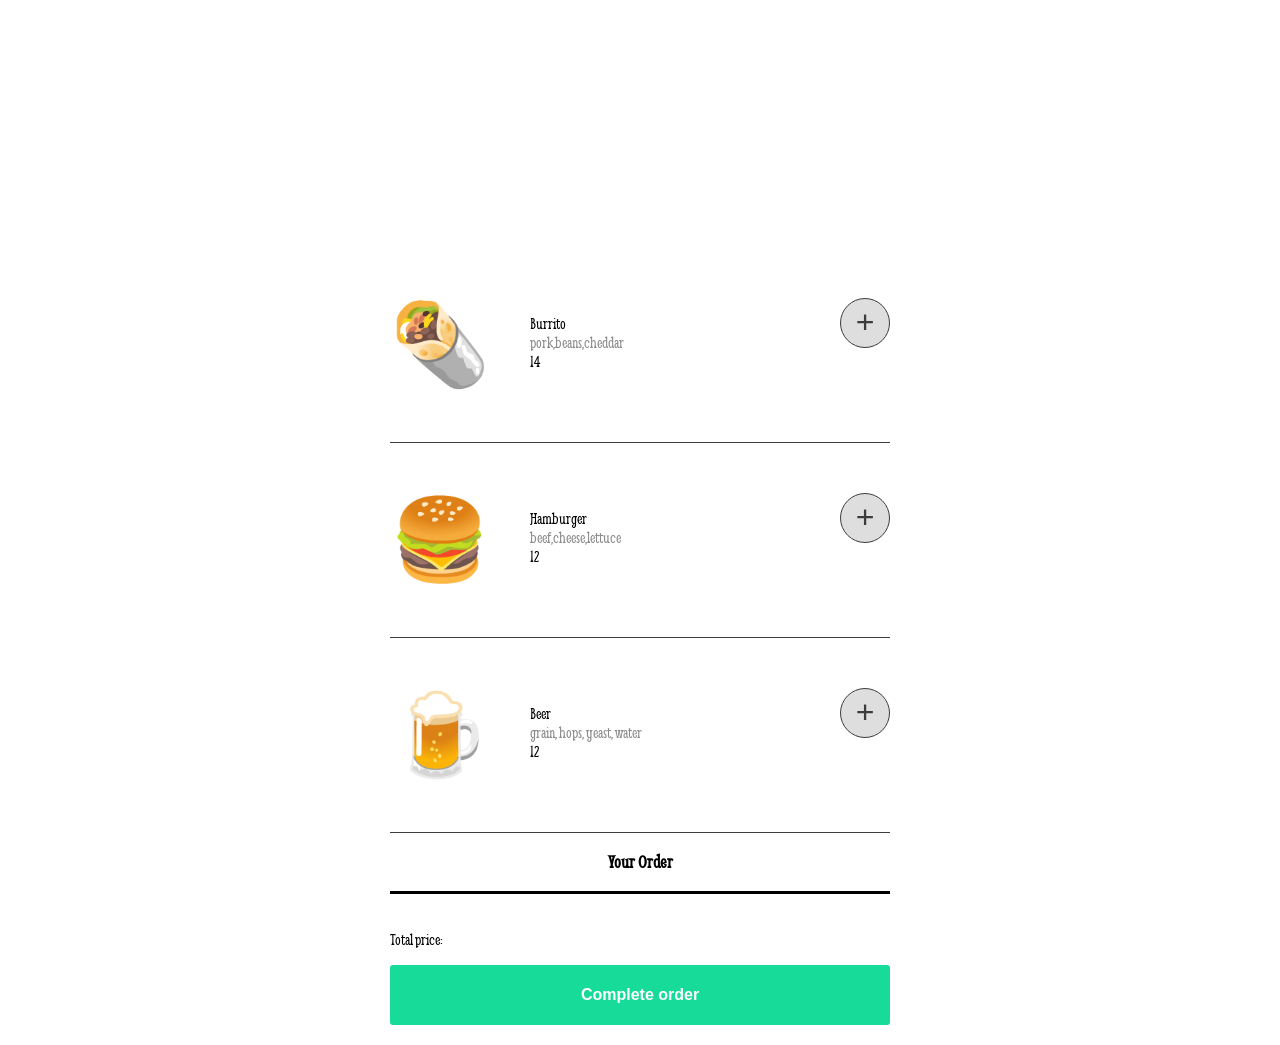
==== index.htm @ 765eeb5f "Update CHANGELOG, HTML, CSS, and JS for checkout and total sections" ====
<!DOCTYPE html>
<html lang="en">
    <head>
        <meta charset="UTF-8">
        <meta description="Restaurant Ordering App.">
        <meta name="viewport" content="width=device-width">
        <title>Bumbo's Diner menu!</title>
        <link href="index.css" rel="stylesheet">
        <link rel="preconnect" href="https://fonts.googleapis.com">
<link rel="preconnect" href="https://fonts.gstatic.com" crossorigin>
<link href="https://fonts.googleapis.com/css2?family=Smythe&display=swap" rel="stylesheet">
    </head>
    <body>
        <header id="header" class="header container background">

            <div id="header" class="container">
                <div id="description" class="description">
                    <h1>Bumbo's Diner</h1>
                    <h2>The best burgers and burritos in town.</h2>
                </div>
            </div>
            
            

        </header>

        <main>

            <div id="menu" class="menu container">

            </div>

            <h3 >Your Order</h3>
            <div id="checkout" class="checkout container">
                

                
            </div>
            <div id="total" class="container total">
                <p>Total price:</p>
                <button id="complete" class="complete">Complete order</button>
            </div>

            

        </main>

        <footer>

        </footer>
        <script src="index.js" type="module"></script>
    </body>
</html>
---- index.css ----
body{
    margin :0;
    font-family:  "Smythe", system-ui, Times, serif ;
}


.background{
    background-image: url(./images/black-burger.png);
    background-size: cover;
    
}

.container {
    
    width: 600px;
    margin : 0 auto;
    
}


.description{

    color:white;
    width:500px;
    margin: 40px 40px 40px 40px ;
    padding: 10px;
}

h1{
    font-size: 40px;
}
h2{
    font-size: 24px;
}
h3{
    text-align: center;
}

.menu {
    color:black;
}

.meal{
    display:flex;
    width:500px;
    margin: 0 auto;
    border-bottom: solid #3C3C3C 1px;
    padding : 50px 0 50px 0;
}

.emoji{
    font-size: 80px;
}

ul{
    list-style-type: none;
}

.plus{
    border-radius: 50%;
    width:50px;
    height:50px;
    border-color:#3C3C3C ;
    color:#3C3C3C;
    background-color:#DEDEDE;
    font-size: 32px;
    border: solid 1px;
    margin-left:auto
}
.plus:hover{
    background-color: #16DB99;
    color:white;
}

.complete{
     background-color: #16DB99;
     color:white;
     font-family: Verdana, sans-serif;
     font-weight: bold;
     font-size: medium;
     border-radius: 3px;
     border: none;
     width: 500px;
     height: 60px;

}
.plus:hover{
    background-color:#DEDEDE;
}

.ingredients{
    color:#8B8B8B;
}


.checkout{
    width: 500px;
    border-bottom: solid black;
}
.total{
    width: 500px;
    padding:20px;
    
}
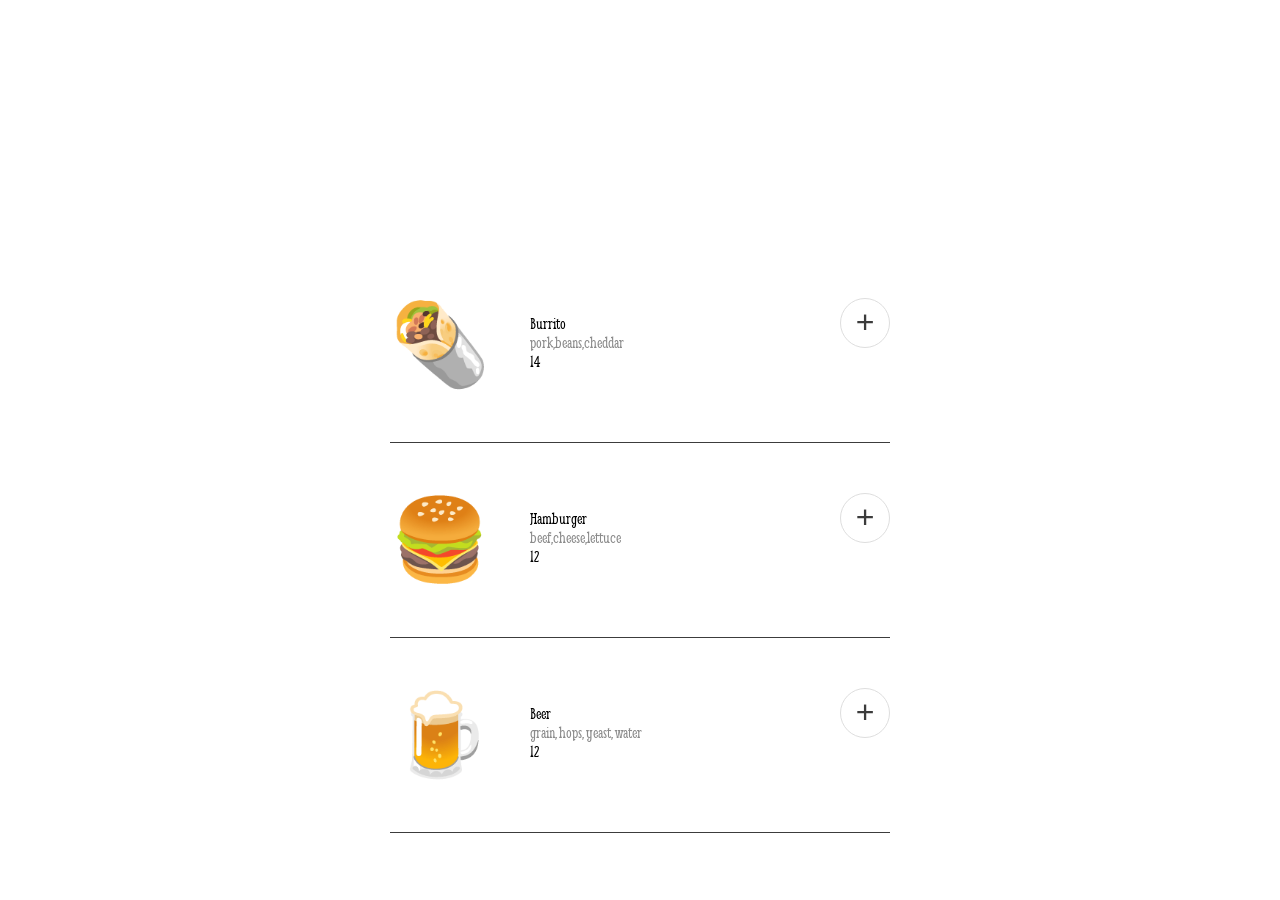
==== commit 0528ff02: "Refactored the code" ====
--- a/index.htm
+++ b/index.htm
@@ -30,16 +30,19 @@
 
             </div>
 
-            <h3 >Your Order</h3>
+            
             <div id="checkout" class="checkout container">
-                
+                <h3 >Your Order</h3>
+                <div id="order" class="order">
 
-                
+                </div>
+
+                 <div id="total" class=" total">
+                    <p>Total price:</p>
+                    <button id="complete" class="complete">Complete order</button>
+                </div>
             </div>
-            <div id="total" class="container total">
-                <p>Total price:</p>
-                <button id="complete" class="complete">Complete order</button>
-            </div>
+           
 
             
 
--- a/index.css
+++ b/index.css
@@ -62,9 +62,9 @@
     height:50px;
     border-color:#3C3C3C ;
     color:#3C3C3C;
-    background-color:#DEDEDE;
+    background-color: white;
     font-size: 32px;
-    border: solid 1px;
+    border: solid 1px #DEDEDE;
     margin-left:auto
 }
 .plus:hover{
@@ -72,6 +72,7 @@
     color:white;
 }
 
+ 
 .complete{
      background-color: #16DB99;
      color:white;
@@ -82,10 +83,7 @@
      border: none;
      width: 500px;
      height: 60px;
-
-}
-.plus:hover{
-    background-color:#DEDEDE;
+    
 }
 
 .ingredients{
@@ -95,13 +93,21 @@
 
 .checkout{
     width: 500px;
-    border-bottom: solid black;
+    display :none;
+   
 }
 .total{
-    width: 500px;
-    padding:20px;
+    
+    border-top: solid  #3C3C3C ;
+    padding-bottom : 40px;
+}
+
+.complete:hover{ 
+    background-color:  #DEDEDE;
+    color: #3C3C3C ;
     
 }
 
 
 
+
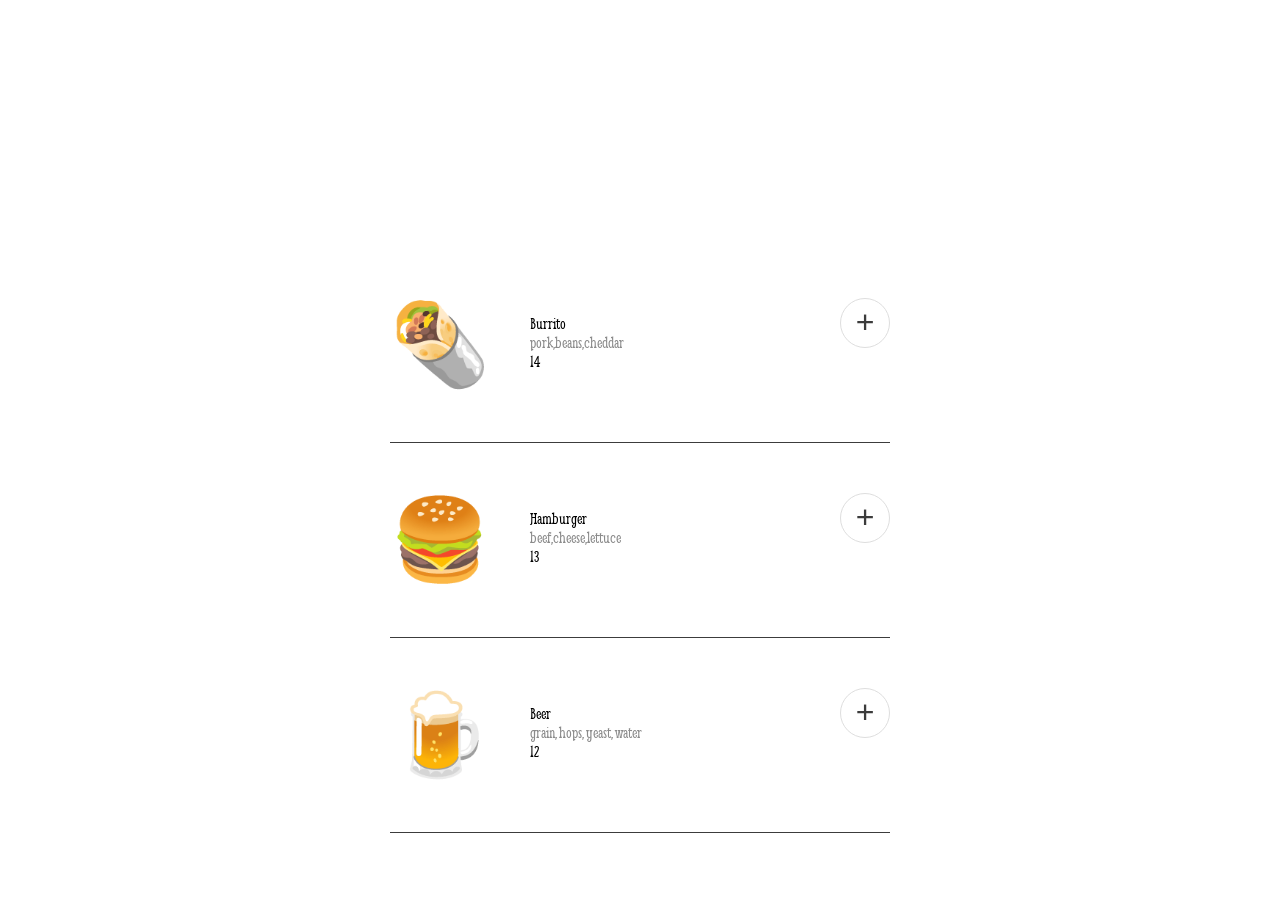
==== commit ab964791: "version 0.0.7 Update CHANGELOG, fix title casing in HTML, and enhance order rendering in JavaScript" ====
--- a/index.htm
+++ b/index.htm
@@ -4,7 +4,7 @@
         <meta charset="UTF-8">
         <meta description="Restaurant Ordering App.">
         <meta name="viewport" content="width=device-width">
-        <title>Bumbo's Diner menu!</title>
+        <title>Bumbo's Diner Menu!</title>
         <link href="index.css" rel="stylesheet">
         <link rel="preconnect" href="https://fonts.googleapis.com">
 <link rel="preconnect" href="https://fonts.gstatic.com" crossorigin>
@@ -38,7 +38,7 @@
                 </div>
 
                  <div id="total" class=" total">
-                    <p>Total price:</p>
+                    <p id="total-price">Total price:</p>
                     <button id="complete" class="complete">Complete order</button>
                 </div>
             </div>
--- a/index.css
+++ b/index.css
@@ -108,6 +108,24 @@
     
 }
 
+.item{
+    display: flex;
+    flex-direction: row;
+  
+}
 
+.remove{
+     color:#8B8B8B;
+    background-color: white;
+    font-size: small;
+      border: none;
+}
 
+.remove:hover{
+    color: #16DB99;
+}
 
+.price{
+    margin-left:auto;
+}
+
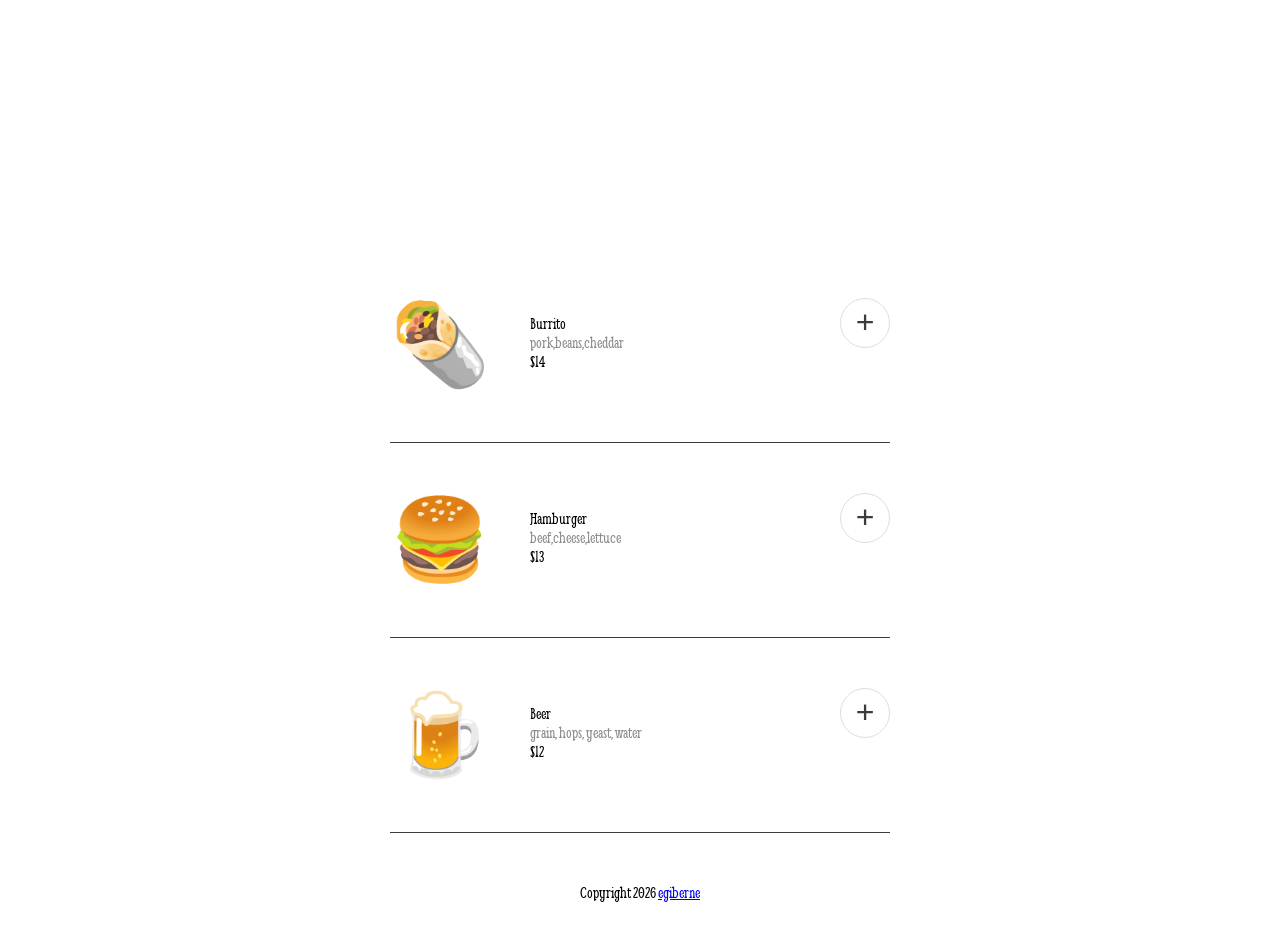
==== commit 359460d5: "version 0.0.9" ====
--- a/index.htm
+++ b/index.htm
@@ -5,7 +5,7 @@
         <meta description="Restaurant Ordering App.">
         <meta name="viewport" content="width=device-width">
         <title>Bumbo's Diner Menu!</title>
-        <link href="index.css" rel="stylesheet">
+        <link href="./index.css" rel="stylesheet">
         <link rel="preconnect" href="https://fonts.googleapis.com">
 <link rel="preconnect" href="https://fonts.gstatic.com" crossorigin>
 <link href="https://fonts.googleapis.com/css2?family=Smythe&display=swap" rel="stylesheet">
@@ -33,14 +33,36 @@
             
             <div id="checkout" class="checkout container">
                 <h3 >Your Order</h3>
-                <div id="order" class="order">
+                <div id="order" class="order"></div>
 
+                <div id="item-burrito" class="item-burrito">
+                    <div> Burrito </div>
+                    <div id="item-burrito-number"> [] </div>
+                    <button id="item-burrito-remove" class="remove"> remove </button>
+                    <div id="item-burrito-price" class="price"> $</div>
                 </div>
 
-                 <div id="total" class=" total">
-                    <p id="total-price">Total price:</p>
-                    <button id="complete" class="complete">Complete order</button>
+                <div id="item-burger" class="item-burger">
+                    <div> Burger</div>
+                    <div id="item-burger-number"> [] </div>
+                    <button id="item-burger-remove" class="remove"> remove </button>
+                    <div id="item-burger-price" class="price"> $</div>
                 </div>
+
+                <div id="item-beer" class="item-beer">
+                    <div> Beer </div>
+                    <div id="item-beer-number"> [] </div>
+                    <button id="item-beer-remove" class="remove"> remove </button>
+                    <div id="item-beer-price" class="price"></div>
+                </div>
+
+
+                <div id="total" class=" total">
+                    <div>Total price:</div>
+                    <div id="total-cost" class="total-cost">$ 0</div>
+                   
+                </div>
+                <button id="complete" class="complete">Complete order</button>
             </div>
            
 
@@ -48,9 +70,10 @@
 
         </main>
 
-        <footer>
-
+        <footer id="footer">
+            <div id="copyrigth"> copyrigth</div>
         </footer>
+        
         <script src="index.js" type="module"></script>
     </body>
 </html>
--- a/index.css
+++ b/index.css
@@ -3,6 +3,10 @@
     font-family:  "Smythe", system-ui, Times, serif ;
 }
 
+footer{
+    text-align: center;
+    margin: 50px 0 50px 0;
+}
 
 .background{
     background-image: url(./images/black-burger.png);
@@ -96,10 +100,39 @@
     display :none;
    
 }
+
+
+.item-burrito{
+
+    display :none;
+    flex-direction: row;
+   
+}
+
+.item-burger{
+
+    display :none;
+    flex-direction: row;
+   
+}
+
+.item-beer{
+
+    display :none;
+    flex-direction: row;
+   
+}
+
 .total{
     
     border-top: solid  #3C3C3C ;
     padding-bottom : 40px;
+    display: flex;
+    flex-direction: row;
+}
+
+.total-cost{
+    margin-left:auto;
 }
 
 .complete:hover{ 
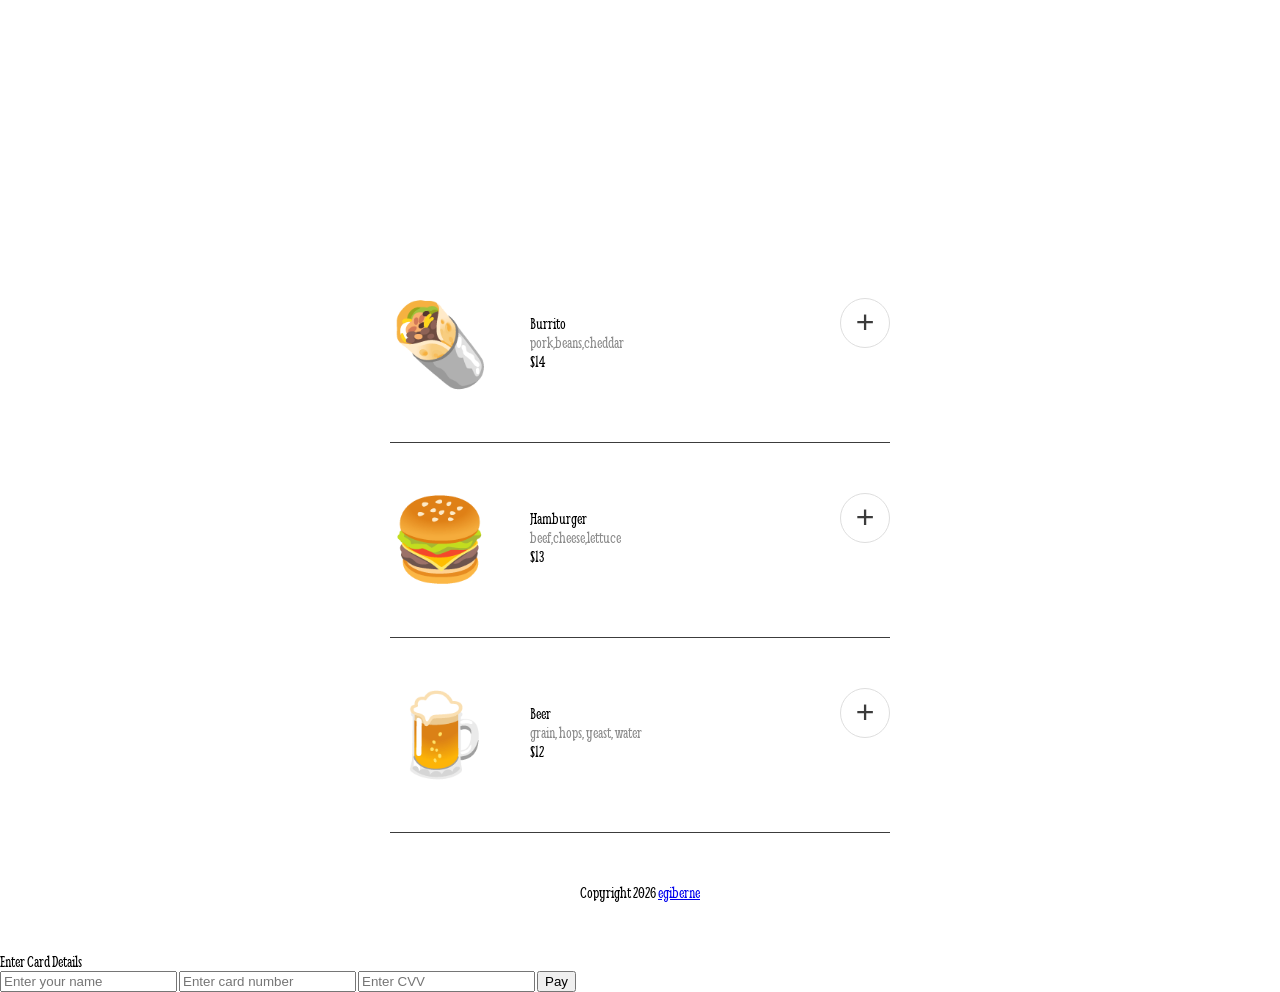
==== commit 234b5574: "version 0.10.0 Update CHANGELOG and README; add payment modal to index.html" ====
--- a/index.htm
+++ b/index.htm
@@ -70,9 +70,24 @@
 
         </main>
 
+
         <footer id="footer">
             <div id="copyrigth"> copyrigth</div>
         </footer>
+
+        <div id="modal" class="modal">
+
+            <div>Enter Card Details</div>
+
+            <input type="text" placeholder="Enter your name">
+            
+            <input type="text" placeholder="Enter card number">
+                        
+            <input type="text" placeholder="Enter CVV">
+
+            <button type="submit"> Pay </button>
+
+        </div>
         
         <script src="index.js" type="module"></script>
     </body>
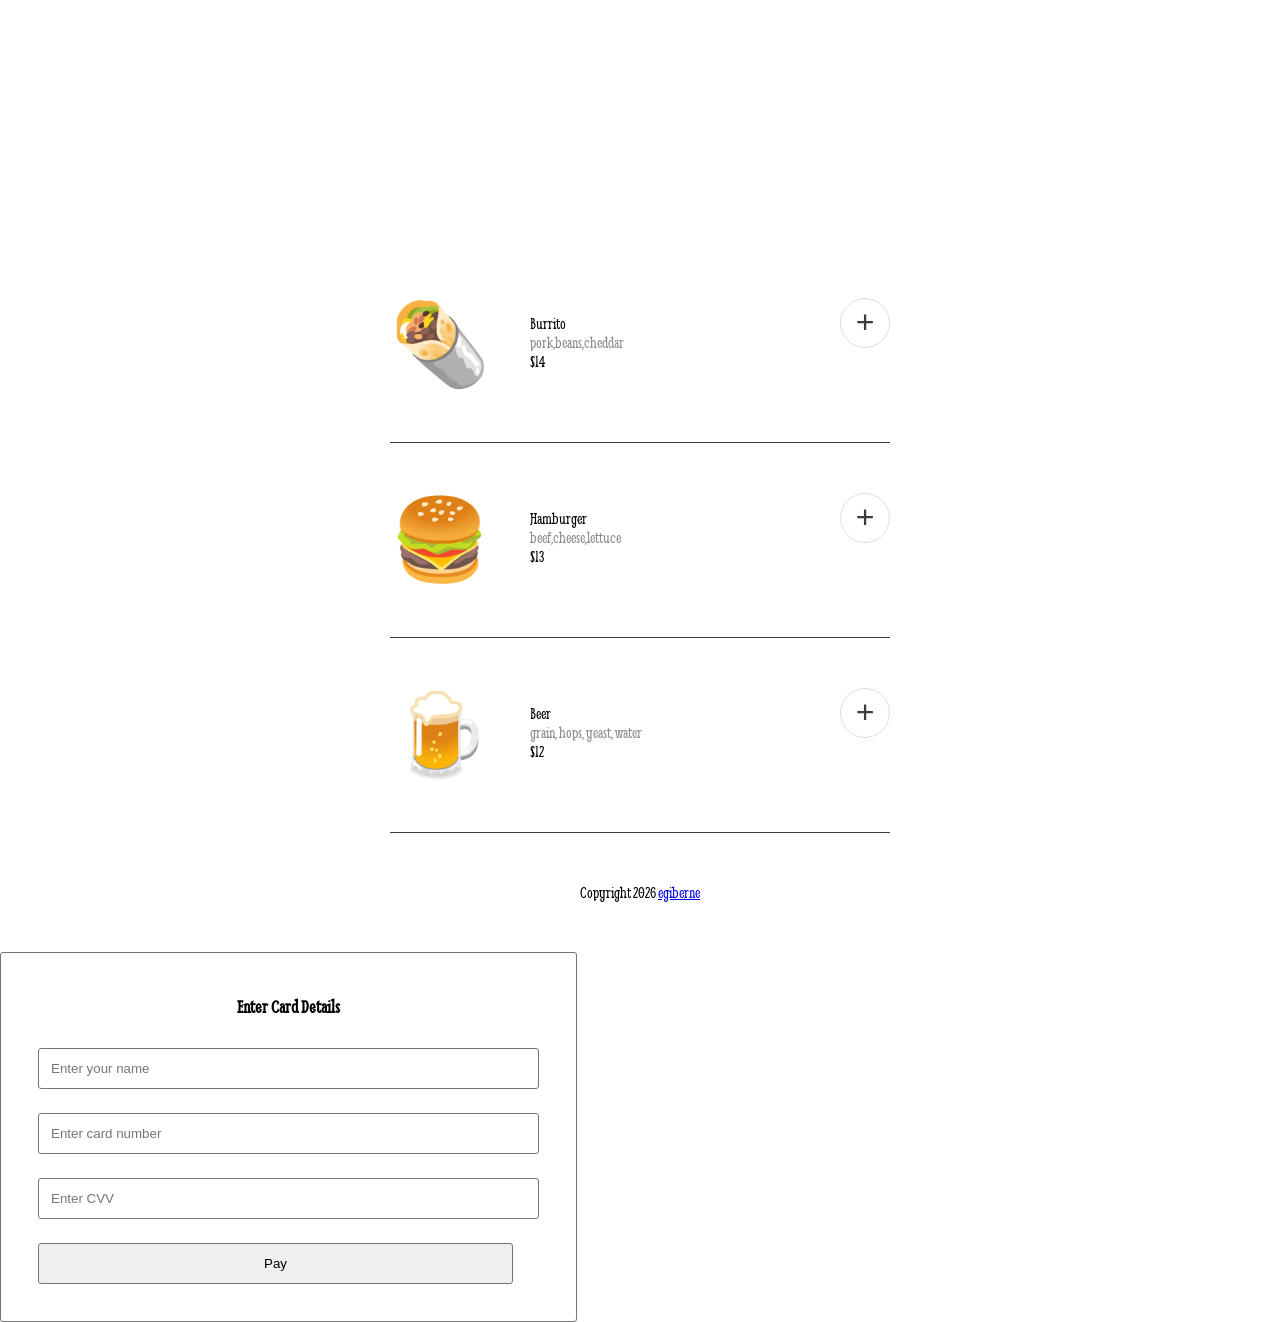
==== commit 7e670729: "version 0.11.0 - ci(index.css) : improve the css design of the modal - docs(readme)  : change the th" ====
--- a/index.htm
+++ b/index.htm
@@ -77,15 +77,15 @@
 
         <div id="modal" class="modal">
 
-            <div>Enter Card Details</div>
+            <h3 id="card-detail" class="card-detail">Enter Card Details</h3>
 
-            <input type="text" placeholder="Enter your name">
+            <input class="detail" type="text" placeholder="Enter your name">
             
-            <input type="text" placeholder="Enter card number">
+            <input class="detail" type="text" placeholder="Enter card number">
                         
-            <input type="text" placeholder="Enter CVV">
+            <input class="detail" type="text" placeholder="Enter CVV">
 
-            <button type="submit"> Pay </button>
+            <button class="detail" id="button-pay" class="button-pay" type="submit"> Pay </button>
 
         </div>
         
--- a/index.css
+++ b/index.css
@@ -148,10 +148,10 @@
 }
 
 .remove{
-     color:#8B8B8B;
+    color:#8B8B8B;
     background-color: white;
     font-size: small;
-      border: none;
+    border: none;
 }
 
 .remove:hover{
@@ -162,3 +162,24 @@
     margin-left:auto;
 }
 
+.modal{
+    text-align: center;
+    display:flex;
+    flex-direction: column;
+    width:525px;
+    border: 1px solid #757575;
+    border-radius: 3px;
+    padding : 25px;
+}
+
+
+.detail{
+
+    border: 1px solid #757575;
+    border-radius: 3px;
+    width: 475px;
+    padding: 12px;
+
+    margin: 12px;
+
+}
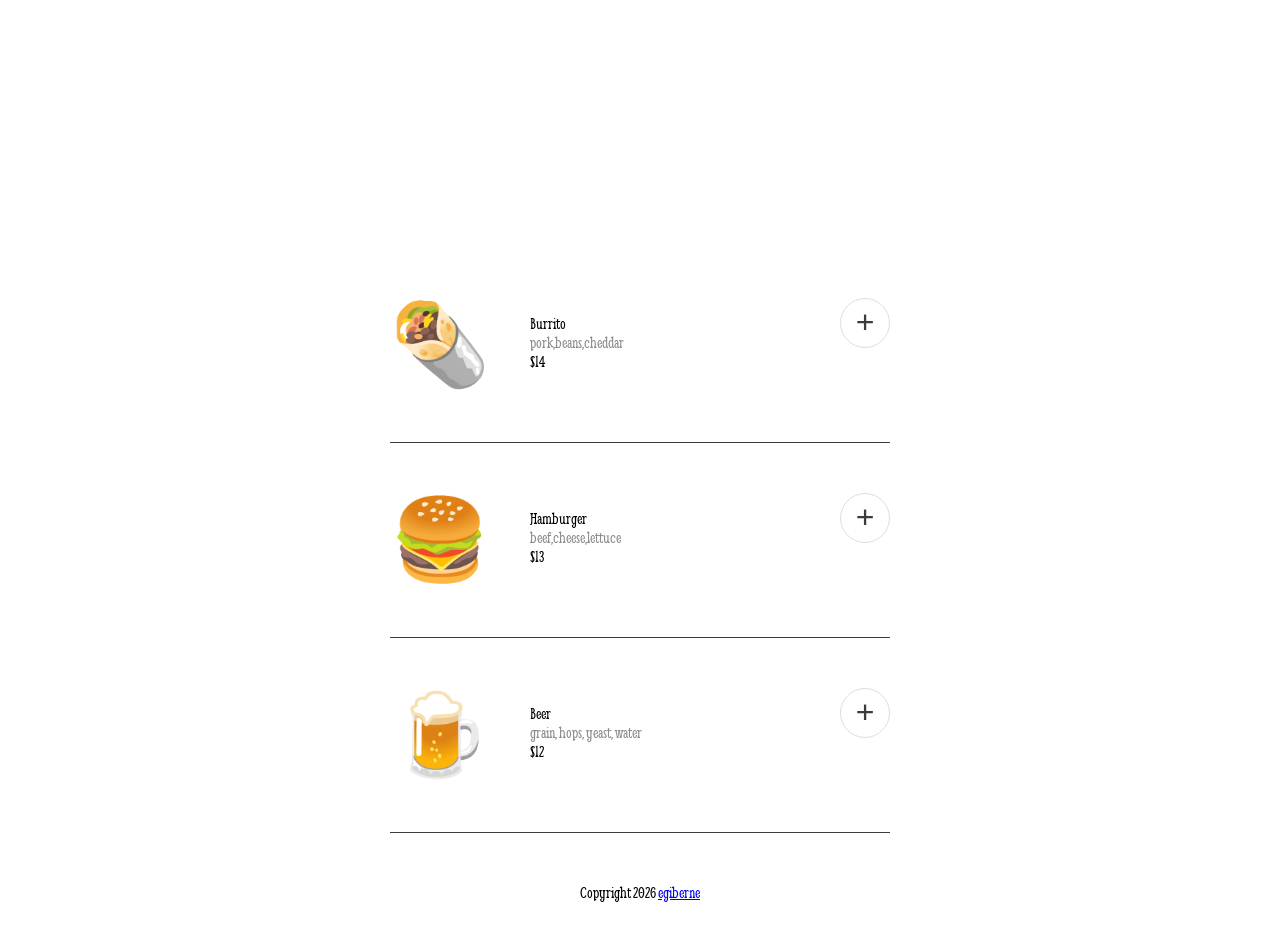
==== commit 835593e7: "version 0.12.0 chore: update changelog and improve modal functionality  - Refactor changelog for cla" ====
--- a/index.htm
+++ b/index.htm
@@ -77,15 +77,15 @@
 
         <div id="modal" class="modal">
 
-            <h3 id="card-detail" class="card-detail">Enter Card Details</h3>
+            <h3 id="card-detail" class="card-detail" >Enter Card Details</h3>
 
-            <input class="detail" type="text" placeholder="Enter your name">
+            <input class="detail" type="text" placeholder="Enter your name" required>
             
-            <input class="detail" type="text" placeholder="Enter card number">
+            <input class="detail" type="text" placeholder="Enter card number" required>
                         
-            <input class="detail" type="text" placeholder="Enter CVV">
+            <input class="detail" type="text" placeholder="Enter CVV" required>
 
-            <button class="detail" id="button-pay" class="button-pay" type="submit"> Pay </button>
+            <button id="button-pay" class="button-pay" type="submit"> Pay </button>
 
         </div>
         
--- a/index.css
+++ b/index.css
@@ -164,12 +164,24 @@
 
 .modal{
     text-align: center;
-    display:flex;
+    display:none;
     flex-direction: column;
-    width:525px;
+    align-items: center;
+    width:425px;
+    height:425px;
     border: 1px solid #757575;
     border-radius: 3px;
     padding : 25px;
+    background-color: #FFFFFF;
+    box-shadow: 0px 0px 10px 4px #666;
+    position:fixed;
+    top:0;
+    bottom:0;
+    right:0;
+    left:0;
+    margin:auto;
+   
+
 }
 
 
@@ -177,9 +189,35 @@
 
     border: 1px solid #757575;
     border-radius: 3px;
-    width: 475px;
-    padding: 12px;
-
+    width: 375px;
+    height: 70px;
+    padding :15px;
     margin: 12px;
 
+}
+
+
+.button-pay{
+
+    width: 400px;
+    height: 70px;
+    color:white;
+    background-color: #16DB99;
+    border-radius: 3x;
+    font-family: Verdana, sans-serif;
+    font-weight: bold;
+    font-size: medium;
+    padding: 15px;
+
+    margin: 20px;
+
+
+}
+
+h3{
+    
+    font-family: Verdana, sans-serif;
+    font-weight: bold;
+    font-size: medium;
+     margin: 60px;
 }
